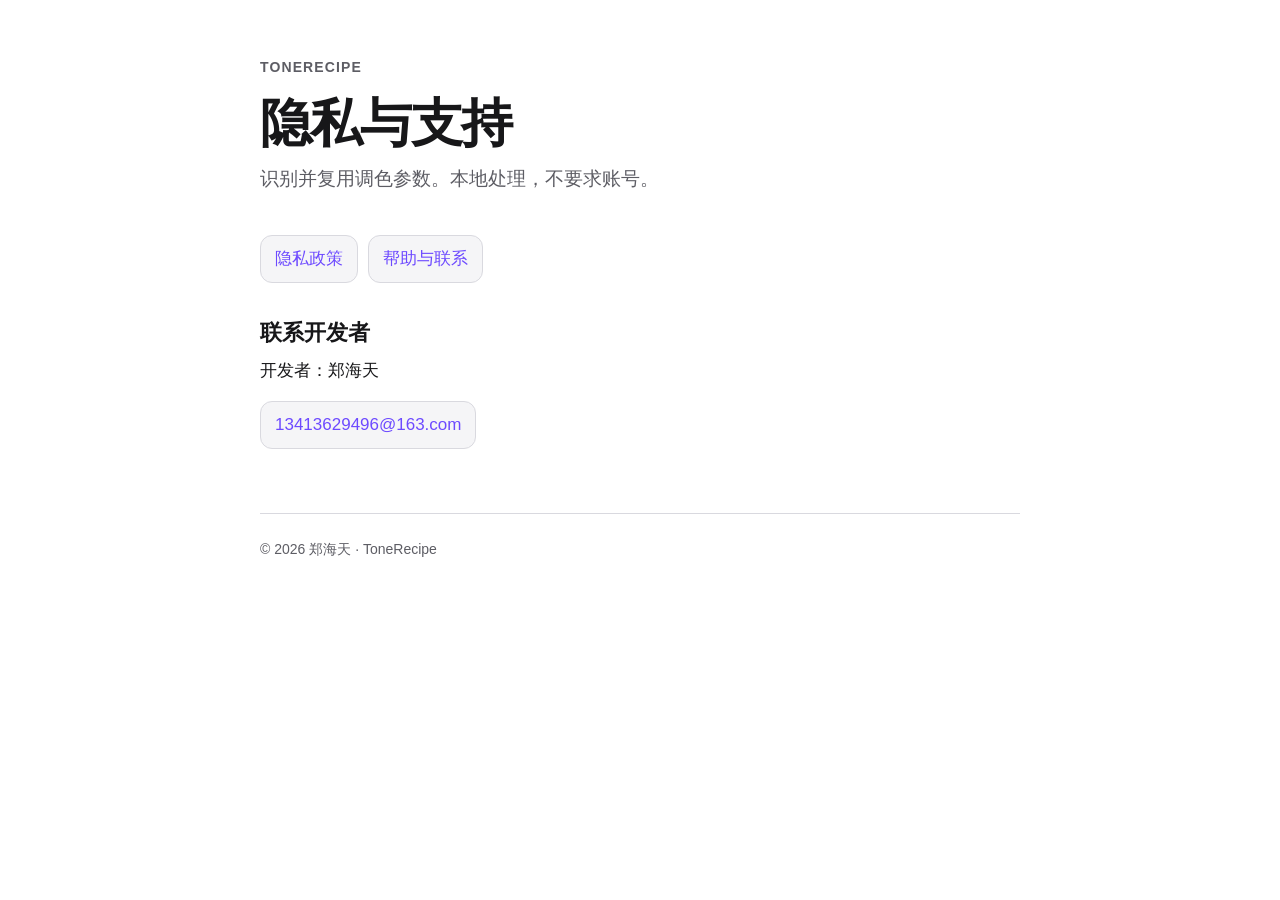
==== index.html @ a02d0a1a "Publish ToneRecipe privacy and support pages" ====
<!doctype html>
<html lang="zh-CN">
<head>
  <meta charset="utf-8">
  <meta name="viewport" content="width=device-width, initial-scale=1">
  <meta name="description" content="ToneRecipe 隐私政策与支持中心。">
  <title>ToneRecipe 隐私与支持</title>
  <link rel="stylesheet" href="./styles.css">
</head>
<body>
  <header>
    <p class="eyebrow">ToneRecipe</p>
    <h1>隐私与支持</h1>
    <p class="summary">识别并复用调色参数。本地处理，不要求账号。</p>
  </header>
  <main>
    <ul class="nav">
      <li><a href="./privacy/">隐私政策</a></li>
      <li><a href="./support/">帮助与联系</a></li>
    </ul>
    <h2>联系开发者</h2>
    <p>开发者：郑海天</p>
    <p><a class="contact" href="mailto:13413629496@163.com">13413629496@163.com</a></p>
  </main>
  <footer>© 2026 郑海天 · ToneRecipe</footer>
</body>
</html>
---- styles.css ----
:root {
  color-scheme: light dark;
  --background: #ffffff;
  --surface: #f5f5f7;
  --text: #171719;
  --secondary: #5d5d64;
  --line: #d9d9df;
  --accent: #6d4aff;
}

@media (prefers-color-scheme: dark) {
  :root {
    --background: #000000;
    --surface: #1c1c1e;
    --text: #f5f5f7;
    --secondary: #b7b7bd;
    --line: #3a3a3c;
    --accent: #a991ff;
  }
}

* {
  box-sizing: border-box;
}

body {
  margin: 0;
  background: var(--background);
  color: var(--text);
  font-family: -apple-system, BlinkMacSystemFont, "SF Pro Text", "PingFang SC", sans-serif;
  font-size: 17px;
  line-height: 1.65;
}

main,
header,
footer {
  width: min(760px, calc(100% - 40px));
  margin-inline: auto;
}

header {
  padding: 56px 0 24px;
}

main {
  padding-bottom: 48px;
}

footer {
  border-top: 1px solid var(--line);
  color: var(--secondary);
  font-size: 14px;
  padding: 24px 0 48px;
}

h1 {
  font-size: clamp(34px, 7vw, 52px);
  letter-spacing: -0.035em;
  line-height: 1.08;
  margin: 0 0 12px;
}

h2 {
  font-size: 22px;
  line-height: 1.3;
  margin: 36px 0 10px;
}

p,
ul,
ol {
  margin: 0 0 16px;
}

a {
  color: var(--accent);
  text-underline-offset: 3px;
}

.eyebrow,
.updated {
  color: var(--secondary);
}

.eyebrow {
  font-size: 14px;
  font-weight: 650;
  letter-spacing: 0.08em;
  text-transform: uppercase;
}

.nav {
  display: flex;
  flex-wrap: wrap;
  gap: 10px;
  list-style: none;
  padding: 0;
}

.nav a,
.contact {
  background: var(--surface);
  border: 1px solid var(--line);
  border-radius: 12px;
  display: inline-flex;
  min-height: 44px;
  padding: 9px 14px;
  align-items: center;
  text-decoration: none;
}

.summary {
  color: var(--secondary);
  font-size: 19px;
  max-width: 660px;
}

section {
  scroll-margin-top: 24px;
}

code {
  background: var(--surface);
  border-radius: 5px;
  padding: 2px 5px;
}

@media (max-width: 520px) {
  header {
    padding-top: 36px;
  }

  body {
    font-size: 16px;
  }
}
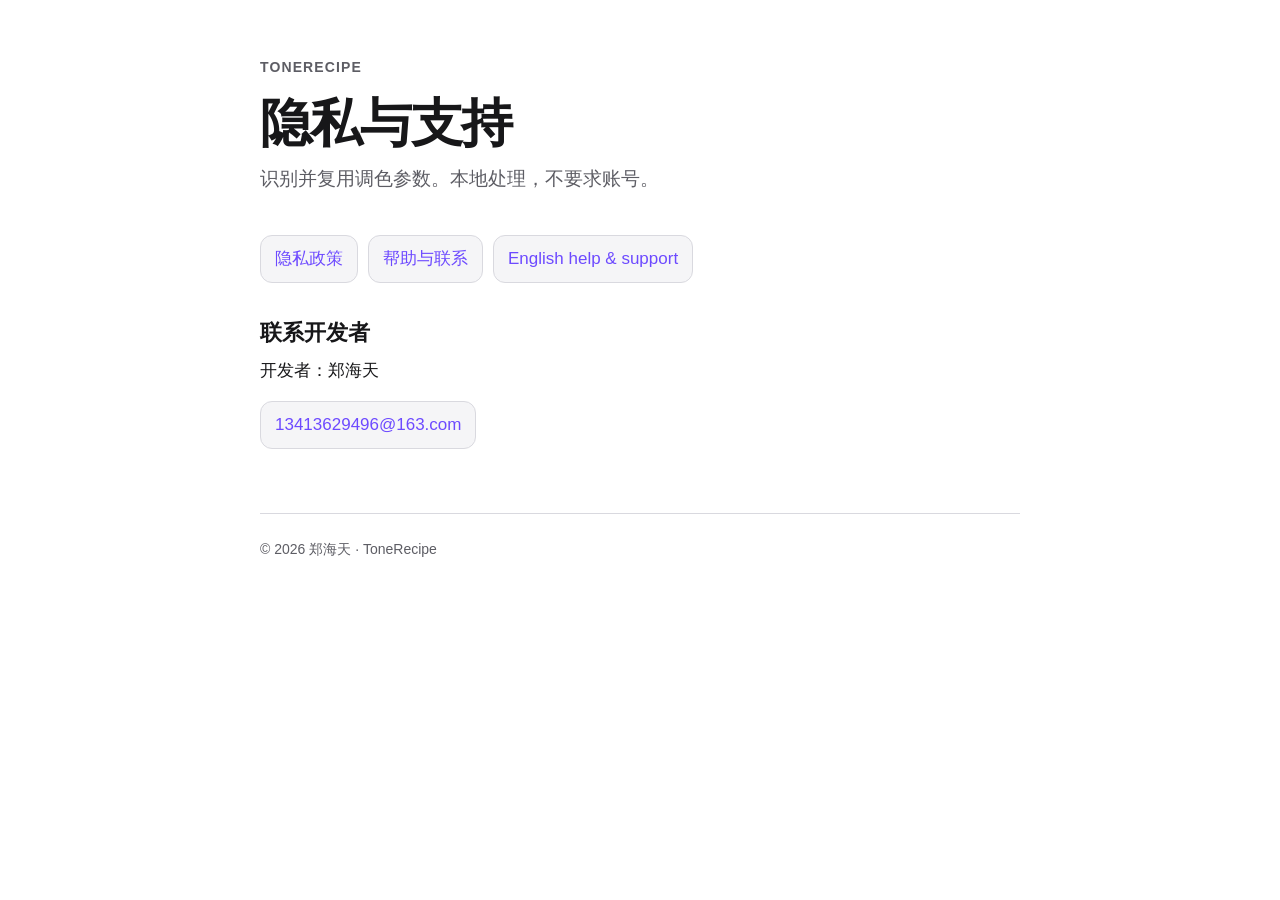
==== commit 69c8b2b8: "Publish complete bilingual ToneRecipe support guidance" ====
--- a/index.html
+++ b/index.html
@@ -17,6 +17,7 @@
     <ul class="nav">
       <li><a href="./privacy/">隐私政策</a></li>
       <li><a href="./support/">帮助与联系</a></li>
+      <li><a href="./support/#english" lang="en">English help &amp; support</a></li>
     </ul>
     <h2>联系开发者</h2>
     <p>开发者：郑海天</p>
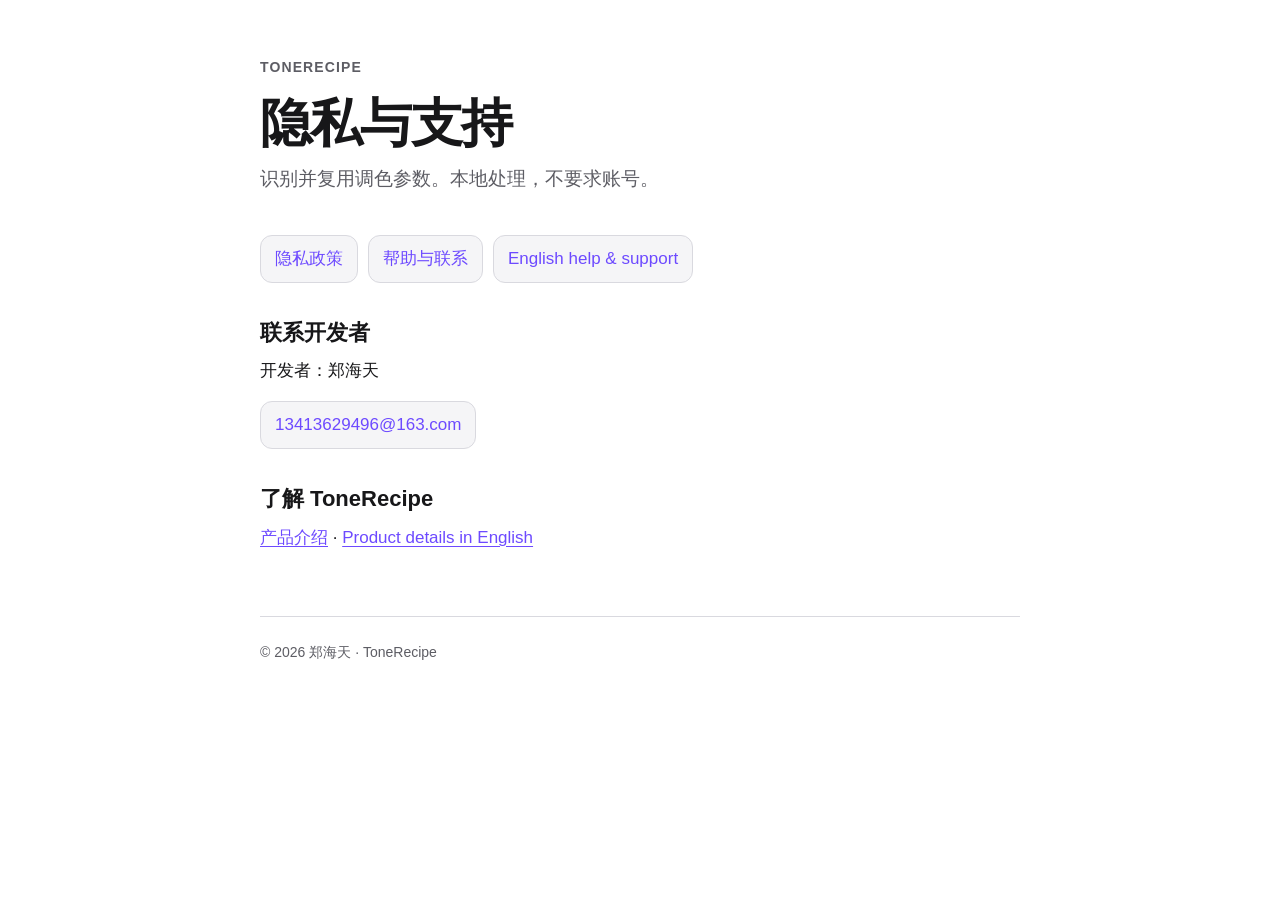
==== commit b830966c: "Add bilingual product pages and search metadata" ====
--- a/index.html
+++ b/index.html
@@ -22,7 +22,7 @@
     <h2>联系开发者</h2>
     <p>开发者：郑海天</p>
     <p><a class="contact" href="mailto:13413629496@163.com">13413629496@163.com</a></p>
-  </main>
+  <section><h2>了解 ToneRecipe</h2><p><a href="./zh-cn/apps/tonerecipe/">产品介绍</a> · <a href="./en/apps/tonerecipe/" lang="en">Product details in English</a></p></section></main>
   <footer>© 2026 郑海天 · ToneRecipe</footer>
 </body>
 </html>
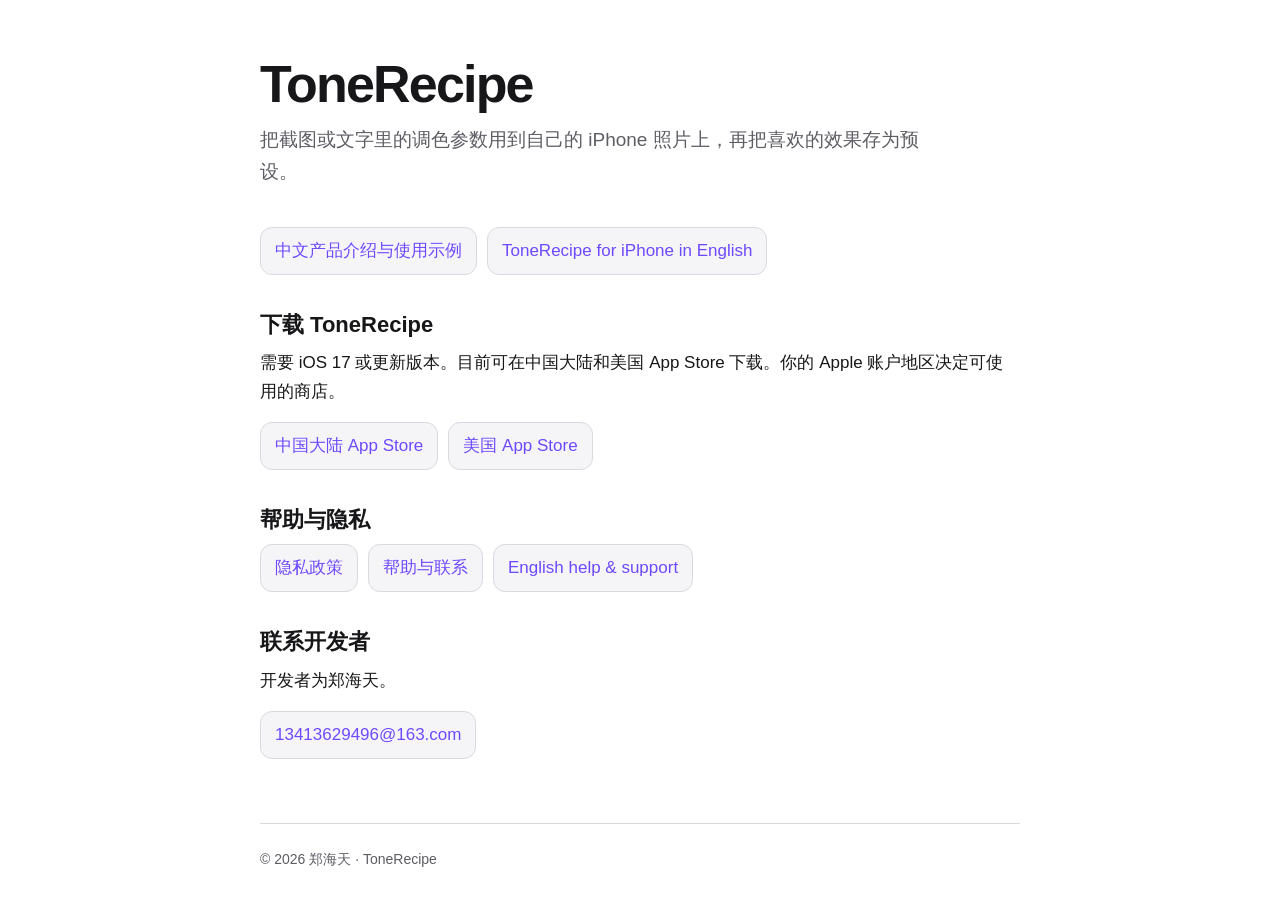
==== commit 54817c14: "Clarify ToneRecipe availability and screenshot workflow" ====
--- a/index.html
+++ b/index.html
@@ -3,26 +3,39 @@
 <head>
   <meta charset="utf-8">
   <meta name="viewport" content="width=device-width, initial-scale=1">
-  <meta name="description" content="ToneRecipe 隐私政策与支持中心。">
-  <title>ToneRecipe 隐私与支持</title>
+  <meta name="description" content="ToneRecipe 是一款 iPhone 照片调色 App。识别调色参数截图、粘贴文字配方，核对后应用到自己的照片，再保存为可复用的预设。">
+  <title>ToneRecipe · iPhone 调色配方</title>
+  <link rel="canonical" href="https://newhashub.github.io/tonerecipe-support/">
   <link rel="stylesheet" href="./styles.css">
 </head>
 <body>
   <header>
-    <p class="eyebrow">ToneRecipe</p>
-    <h1>隐私与支持</h1>
-    <p class="summary">识别并复用调色参数。本地处理，不要求账号。</p>
+    <h1>ToneRecipe</h1>
+    <p class="summary">把截图或文字里的调色参数用到自己的 iPhone 照片上，再把喜欢的效果存为预设。</p>
   </header>
   <main>
+    <ul class="nav">
+      <li><a href="./zh-cn/apps/tonerecipe/">中文产品介绍与使用示例</a></li>
+      <li><a href="./en/apps/tonerecipe/" lang="en">ToneRecipe for iPhone in English</a></li>
+    </ul>
+
+    <h2>下载 ToneRecipe</h2>
+    <p>需要 iOS 17 或更新版本。目前可在中国大陆和美国 App Store 下载。你的 Apple 账户地区决定可使用的商店。</p>
+    <ul class="nav">
+      <li><a href="https://apps.apple.com/cn/app/tonerecipe/id6799357040">中国大陆 App Store</a></li>
+      <li><a href="https://apps.apple.com/us/app/tonerecipe/id6799357040">美国 App Store</a></li>
+    </ul>
+
+    <h2>帮助与隐私</h2>
     <ul class="nav">
       <li><a href="./privacy/">隐私政策</a></li>
       <li><a href="./support/">帮助与联系</a></li>
       <li><a href="./support/#english" lang="en">English help &amp; support</a></li>
     </ul>
     <h2>联系开发者</h2>
-    <p>开发者：郑海天</p>
+    <p>开发者为郑海天。</p>
     <p><a class="contact" href="mailto:13413629496@163.com">13413629496@163.com</a></p>
-  <section><h2>了解 ToneRecipe</h2><p><a href="./zh-cn/apps/tonerecipe/">产品介绍</a> · <a href="./en/apps/tonerecipe/" lang="en">Product details in English</a></p></section></main>
+  </main>
   <footer>© 2026 郑海天 · ToneRecipe</footer>
 </body>
 </html>
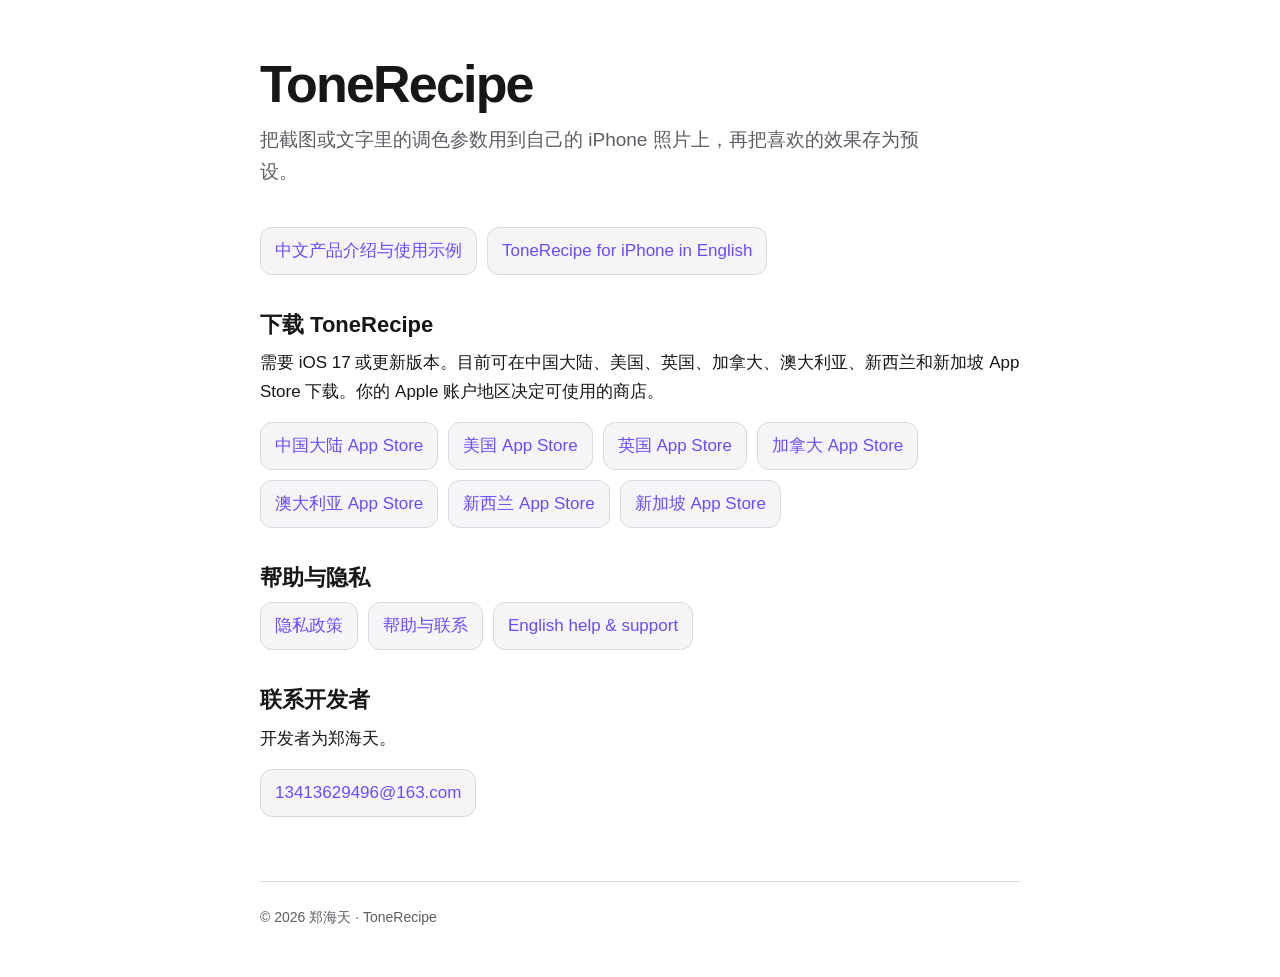
==== commit 26257ebb: "Improve product discovery and update download regions" ====
--- a/index.html
+++ b/index.html
@@ -2,6 +2,7 @@
 <html lang="zh-CN">
 <head>
   <meta charset="utf-8">
+  <meta name="google-site-verification" content="kOuZVQXaizZt0eYEXd_3Vc3DQb4nEGw8lmJN5La1LJw" />
   <meta name="viewport" content="width=device-width, initial-scale=1">
   <meta name="description" content="ToneRecipe 是一款 iPhone 照片调色 App。识别调色参数截图、粘贴文字配方，核对后应用到自己的照片，再保存为可复用的预设。">
   <title>ToneRecipe · iPhone 调色配方</title>
@@ -19,11 +20,16 @@
       <li><a href="./en/apps/tonerecipe/" lang="en">ToneRecipe for iPhone in English</a></li>
     </ul>
 
-    <h2>下载 ToneRecipe</h2>
-    <p>需要 iOS 17 或更新版本。目前可在中国大陆和美国 App Store 下载。你的 Apple 账户地区决定可使用的商店。</p>
+    <h2 id="download">下载 ToneRecipe</h2>
+    <p>需要 iOS 17 或更新版本。目前可在中国大陆、美国、英国、加拿大、澳大利亚、新西兰和新加坡 App Store 下载。你的 Apple 账户地区决定可使用的商店。</p>
     <ul class="nav">
       <li><a href="https://apps.apple.com/cn/app/tonerecipe/id6799357040">中国大陆 App Store</a></li>
       <li><a href="https://apps.apple.com/us/app/tonerecipe/id6799357040">美国 App Store</a></li>
+      <li><a href="https://apps.apple.com/gb/app/tonerecipe/id6799357040">英国 App Store</a></li>
+      <li><a href="https://apps.apple.com/ca/app/tonerecipe/id6799357040">加拿大 App Store</a></li>
+      <li><a href="https://apps.apple.com/au/app/tonerecipe/id6799357040">澳大利亚 App Store</a></li>
+      <li><a href="https://apps.apple.com/nz/app/tonerecipe/id6799357040">新西兰 App Store</a></li>
+      <li><a href="https://apps.apple.com/sg/app/tonerecipe/id6799357040">新加坡 App Store</a></li>
     </ul>
 
     <h2>帮助与隐私</h2>
